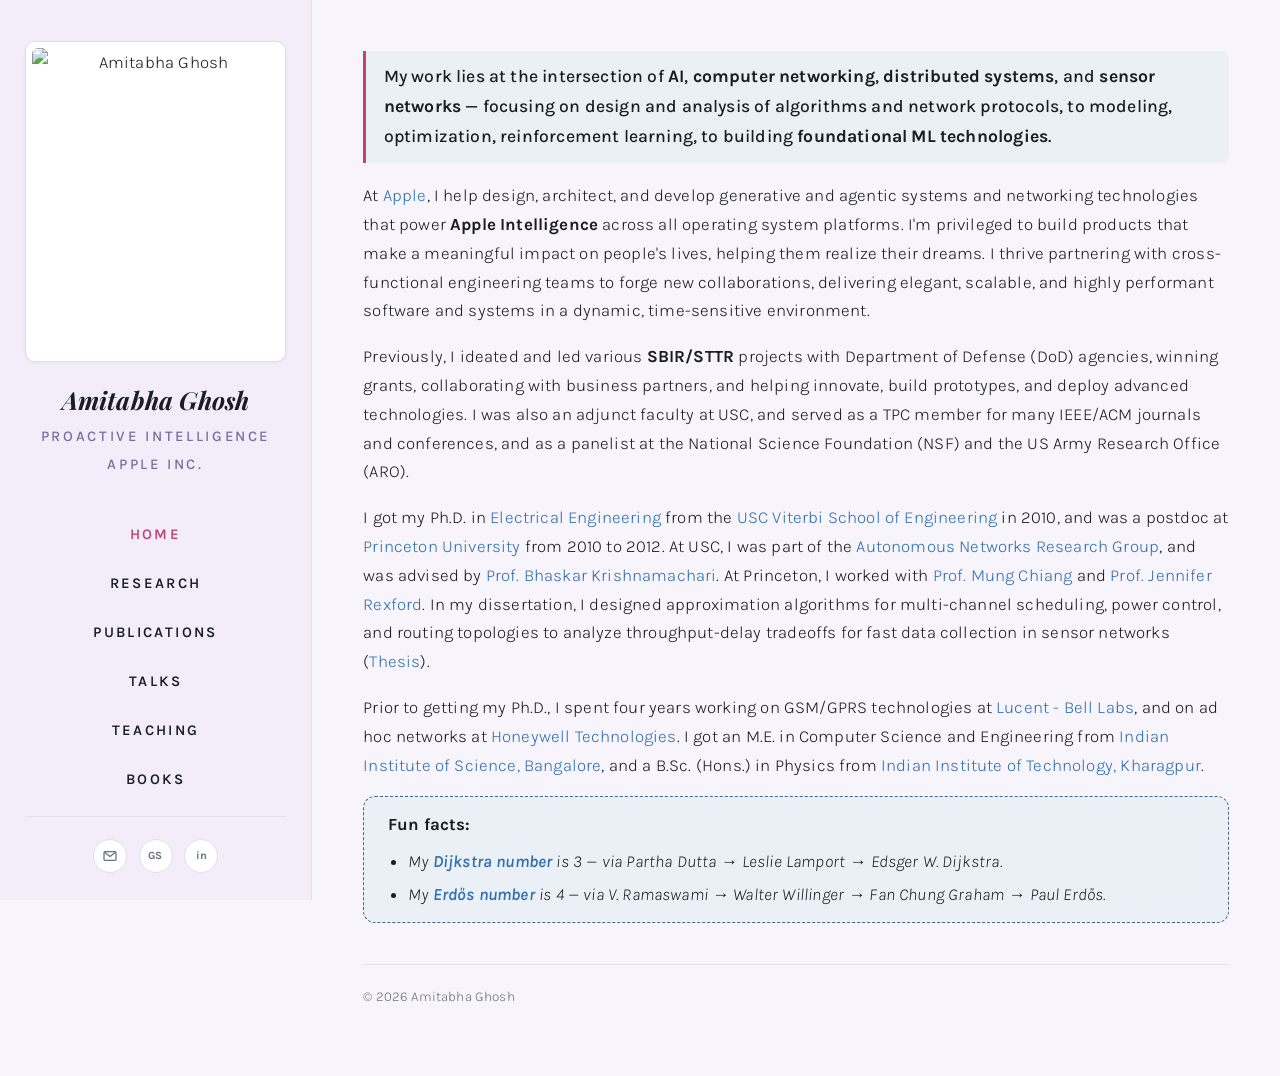
==== index.html @ ce15f65a "Move Satellite Networks card to end, swap Wi-Fi image for PDF, refine sidebar type Move IP-Routing/S" ====
<!DOCTYPE html>
<html lang="en">
<head>
<meta charset="UTF-8">
<meta name="viewport" content="width=device-width, initial-scale=1">
<title>Amitabha Ghosh — Home</title>
<link rel="preconnect" href="https://fonts.googleapis.com">
<link rel="preconnect" href="https://fonts.gstatic.com" crossorigin>
<link
href="https://fonts.googleapis.com/css2?family=Karla:wght@300;400;600;700&family=Poppins:wght@600;700;800&family=Playfair+Display:ital,wght@1,700&display=swap"
rel="stylesheet">
<link rel="stylesheet" href="agstyle.css?v=19">
</head>
<body>

<aside class="sidebar">
	<div class="sidebar-photo">
		<img src="images/capecod_profile.jpeg" alt="Amitabha Ghosh">
	</div>
	<h1>Amitabha Ghosh</h1>
	<p class="role">Proactive Intelligence<br><span class="company"><a href="https://www.apple.com" target="_blank">Apple Inc.</a></span></p>

	<ul class="sidebar-nav">
		<li><a href="index.html" class="active">Home</a></li>
		<li><a href="research.html">Research</a></li>
		<li><a href="publications.html">Publications</a></li>
		<li><a href="talks.html">Talks</a></li>
		<li><a href="teaching.html">Teaching</a></li>
		<li><a href="books.html">Books</a></li>
	</ul>

	<div class="sidebar-contact">
		<a href="mailto:amitabha.ghosh@gmail.com" title="Email" aria-label="Email"><svg viewBox="0 0 20 20" fill="none" stroke="currentColor"
		stroke-width="1.6" stroke-linecap="round" stroke-linejoin="round"><rect x="2.5" y="4.5" width="15" height="11" rx="1.5"/><path d="M3.5 5.5l6.5 5
		6.5-5"/></svg></a>
		<a href="http://scholar.google.com/citations?user=pGLn8JwAAAAJ&hl=en" target="_blank" title="Google Scholar" aria-label="Google Scholar"><span
		style="font-weight:700;font-size:11px;">GS</span></a>
		<a href="https://www.linkedin.com/in/amitabha-ghosh/" target="_blank" title="LinkedIn" aria-label="LinkedIn"><span
		style="font-weight:700;font-size:11px;">in</span></a>
	</div>
</aside>

<button type="button" class="quicknav-toggle" aria-expanded="false" aria-label="Quick navigation">
	<span class="quicknav-bars"><span></span><span></span><span></span></span>
</button>
<div class="quicknav-panel">
	<nav aria-label="Quick navigation">
		<ul>
			<li><a href="index.html" class="active">Home</a></li>
			<li><a href="research.html">Research</a></li>
			<li><a href="publications.html">Publications</a></li>
			<li><a href="talks.html">Talks</a></li>
			<li><a href="teaching.html">Teaching</a></li>
			<li><a href="books.html">Books</a></li>
		</ul>
	</nav>
</div>

<main class="main-content">
<div class="main-inner">

<div class="content reveal" id="intro">
	<p class="topic-lead">
	My work lies at the intersection of <strong>AI</strong>, <strong>computer networking</strong>, <strong>distributed systems</strong>, and
	<strong>sensor networks</strong> — focusing on design and analysis of algorithms and network protocols, to modeling, optimization, reinforcement
	learning, to building <strong>foundational ML technologies</strong>.
	</p>

	<p>
	At <a href="https://www.apple.com" target="_blank">Apple</a>, I help design, architect, and develop generative and agentic systems and networking
	technologies that power <strong>Apple Intelligence</strong> across all operating system platforms. I'm privileged to build products that
	make a meaningful impact on people's lives, helping them realize their dreams. I thrive partnering with cross-functional engineering teams to forge
	new collaborations, delivering elegant, scalable, and highly performant software and systems in a dynamic, time-sensitive environment.
	</p>
	<p>
	Previously, I ideated and led various <strong>SBIR/STTR</strong> projects with Department of Defense (DoD) agencies, winning grants, collaborating
	with business partners, and helping innovate, build prototypes, and deploy advanced technologies. I was also an adjunct faculty at USC, and served as
	a TPC member for many IEEE/ACM journals and conferences, and as a panelist at the National Science Foundation (NSF) and the US Army Research Office
	(ARO).
	</p>

	<p>
	I got my Ph.D. in <a href="http://ee.usc.edu" target="_blank">Electrical Engineering</a> from the <a href="http://www.usc.edu" target="_blank">USC
	Viterbi School of Engineering</a> in 2010, and was a postdoc at <a href="http://www.princeton.edu" target="_blank">Princeton University</a> from 2010
	to 2012. At USC, I was part of the <a href="http://anrg.usc.edu" target="_blank">Autonomous Networks Research Group</a>, and was advised by <a
	href="http://ceng.usc.edu/~bkrishna" target="_blank">Prof. Bhaskar Krishnamachari</a>. At Princeton, I worked with <a
	href="https://www.northwestern.edu/president/bio/" target="_blank">Prof. Mung Chiang</a> and <a href="http://www.cs.princeton.edu/~jrex/"
	target="_blank">Prof. Jennifer Rexford</a>. In my dissertation, I designed approximation algorithms for multi-channel scheduling, power control, and
	routing topologies to analyze throughput-delay tradeoffs for fast data collection in sensor networks (<a href="papers/thesis.pdf">Thesis</a>).
	</p>
	<p>
	Prior to getting my Ph.D., I spent four years working on GSM/GPRS technologies at <a href="https://en.wikipedia.org/wiki/Lucent" target="_blank">
	Lucent - Bell Labs</a>, and on ad hoc networks at <a href="http://www.honeywell.com" target="_blank">Honeywell Technologies</a>. I
	got an M.E. in Computer Science and Engineering from <a href="http://www.iisc.ernet.in/" target="_blank">Indian Institute of Science, Bangalore</a>,
	and a B.Sc. (Hons.) in Physics from <a href="http://www.iitkgp.ac.in/" target="_blank">Indian Institute of Technology, Kharagpur</a>.
	</p>
	<div class="fun-card">
		<p class="fun-card-label">Fun facts:</p>
		<ul class="fun-card-list">
			<li>My <a href="https://www.csauthors.net/distance/amitabha-ghosh/edsger-w-dijkstra" target="_blank">Dijkstra number</a> is 3 — via Partha Dutta
			&rarr; Leslie Lamport &rarr; Edsger W. Dijkstra.</li>
			<li>My <a href="https://www.csauthors.net/distance/vaidyanathan-ramaswami/paul-erdos" target="_blank">Erdős number</a> is 4 — via V. Ramaswami
			&rarr; Walter Willinger &rarr; Fan Chung Graham &rarr; Paul Erdős.</li>
		</ul>
	</div>
</div>

<footer class="site-footer">
	&copy; 2026 Amitabha Ghosh
</footer>

</div>
</main>

<script>
(function () {
	var els = document.querySelectorAll('.reveal');
	if ('IntersectionObserver' in window) {
		var obs = new IntersectionObserver(function (entries) {
			entries.forEach(function (entry) {
				if (entry.isIntersecting) {
					entry.target.classList.add('in-view');
					obs.unobserve(entry.target);
				}
			});
		}, { threshold: 0.1 });
		els.forEach(function (el) { obs.observe(el); });
	} else {
		els.forEach(function (el) { el.classList.add('in-view'); });
	}
})();
</script>

<script src="site.js?v=2"></script>
</body>
</html>
---- agstyle.css ----
/* ---------------------------------------------------------------
   Amitabha Ghosh — site stylesheet
   Modern & friendly: lavender-tinted, rose + steel-blue accents,
   entry-list publications, alternating research/teaching panels.
   --------------------------------------------------------------- */

:root {
  --color-bg: #f7f4fb;
  --color-bg-soft: #f2edf8;
  --color-surface: #ffffff;
  --color-text: #1a1d23;
  --color-text-muted: #6b7280;
  --color-link: #2f6fb0;
  --color-link-dark: #234f80;
  --color-border: #e3ddec;
  --color-accent-vibrant: #c2417a;
  --color-accent-blue: #3f6690;
  --color-accent-blue-soft: #eaf0f5;
  --font-heading: "Poppins", -apple-system, BlinkMacSystemFont, "Segoe UI",
    sans-serif;
  --font-serif: "Playfair Display", Georgia, "Times New Roman", serif;
  --font-body: "Karla", -apple-system, BlinkMacSystemFont, "Segoe UI",
    Roboto, Helvetica, Arial, sans-serif;
  --sidebar-width: 312px;
  --content-width: 1100px;
  --radius: 12px;
  --transition-fast: 0.18s ease;
  --transition-med: 0.32s ease;
}

@media (prefers-reduced-motion: reduce) {
  *, *::before, *::after {
    animation-duration: 0.001ms !important;
    animation-iteration-count: 1 !important;
    transition-duration: 0.001ms !important;
  }
}

* {
  box-sizing: border-box;
}

html {
  overflow-x: hidden;
}

body {
  margin: 0;
  overflow-x: hidden;
  font-family: var(--font-body);
  font-weight: 300;
  font-size: 1.06rem;
  letter-spacing: 0.01em;
  color: var(--color-text);
  background-color: var(--color-bg);
  line-height: 1.7;
}

a {
  color: var(--color-link);
  text-decoration: none;
}

a:hover {
  color: var(--color-accent-vibrant);
  text-decoration: underline;
}

h1, h2, h3, h4 {
  font-family: var(--font-heading);
  color: var(--color-text);
  line-height: 1.25;
}

h1 {
  font-size: 1.35rem;
  font-weight: 700;
  margin: 0;
}

h2 {
  font-size: 1.7rem;
  font-weight: 700;
  margin: 0 0 0.6em;
}

h3 {
  font-size: 1.15rem;
  font-weight: 600;
}

h4 {
  font-family: var(--font-body);
  font-size: 1rem;
  font-weight: 400;
  margin: 0.4em 0;
}

ul, ol {
  padding-left: 1.4em;
}

li {
  margin: 0.45em 0;
}

img {
  max-width: 100%;
  height: auto;
}

/* ---------------------------------------------------------------
   Sidebar
   --------------------------------------------------------------- */

.sidebar {
  position: fixed;
  top: 0;
  left: 0;
  bottom: 0;
  width: var(--sidebar-width);
  background: var(--color-bg-soft);
  border-right: 1px solid var(--color-border);
  display: flex;
  flex-direction: column;
  align-items: center;
  text-align: center;
  padding: 2.4em 1.5em 1.6em;
  overflow-y: auto;
  z-index: 50;
}

.sidebar-photo {
  width: 100%;
  padding: 6px;
  margin: 0 0 1.3em;
  background: var(--color-surface);
  border: 1px solid var(--color-border);
  border-radius: 10px;
  box-shadow: 0 1px 3px rgba(26, 29, 35, 0.06);
}

.sidebar-photo img {
  display: block;
  width: 100%;
  aspect-ratio: 4 / 5;
  object-fit: cover;
  object-position: 55% 15%;
  border-radius: 6px;
}

.sidebar h1 {
  margin: 0 0 0.3em;
  font-family: var(--font-serif);
  font-style: italic;
  font-weight: 700;
  font-size: 1.55rem;
}

.sidebar .role {
  font-size: 0.92rem;
  letter-spacing: 0.18em;
  text-transform: uppercase;
  color: #7a6a9c;
  font-weight: 500;
  margin: 0 0 2em;
  line-height: 1.9;
}

.sidebar .role .company {
  color: #7a6a9c;
  font-weight: 500;
}

.sidebar .role .company a {
  color: inherit;
  text-decoration: none;
}

.sidebar .role .company a:hover {
  color: var(--color-accent-vibrant);
  text-decoration: underline;
}

.sidebar-nav {
  list-style: none;
  margin: 0;
  padding: 0;
  width: 100%;
  flex: 1;
}

.sidebar-nav li {
  margin: 0.2em 0;
}

.sidebar-nav a {
  display: block;
  width: 100%;
  padding: 0.7em 0.5em;
  border-radius: 8px;
  color: var(--color-text);
  text-decoration: none;
  font-size: 0.92rem;
  font-weight: 600;
  text-transform: uppercase;
  letter-spacing: 0.16em;
  transition: background var(--transition-fast), color var(--transition-fast);
}

.sidebar-nav a:hover {
  background: var(--color-accent-blue-soft);
  color: var(--color-accent-blue);
  text-decoration: none;
}

.sidebar-nav a.active {
  color: var(--color-accent-vibrant);
  font-weight: 600;
}

.sidebar-contact {
  margin-top: auto;
  padding-top: 1.3em;
  border-top: 1px solid var(--color-border);
  display: flex;
  justify-content: center;
  width: 100%;
  gap: 0.7em;
}

.sidebar-contact a {
  display: flex;
  align-items: center;
  justify-content: center;
  width: 34px;
  height: 34px;
  border-radius: 50%;
  background: var(--color-surface);
  border: 1px solid var(--color-border);
  color: var(--color-text-muted);
  transition: color var(--transition-fast), border-color var(--transition-fast);
}

.sidebar-contact a svg {
  width: 16px;
  height: 16px;
  stroke: currentColor;
}

.sidebar-contact a:hover {
  color: var(--color-accent-vibrant);
  border-color: var(--color-accent-vibrant);
  text-decoration: none;
}

/* ---------------------------------------------------------------
   Mobile: stacked top nav + floating quick-nav
   --------------------------------------------------------------- */

.quicknav-toggle {
  display: none;
}

.quicknav-panel {
  display: none;
}

@media (max-width: 900px) {
  .sidebar {
    position: static;
    width: 100%;
    height: auto;
    border-right: none;
    border-bottom: 1px solid var(--color-border);
    padding: 2em 6vw 1.8em;
  }

  .sidebar-photo {
    max-width: 220px;
  }

  .main-content {
    margin-left: 0 !important;
    padding: 1.8em 6vw 3em;
  }

  .entry-category h2,
  .content h2 {
    font-size: 1.5rem;
  }

  .topic-lead {
    font-size: 1rem;
  }

  .quicknav-toggle {
    display: flex;
    align-items: center;
    justify-content: center;
    position: fixed;
    bottom: 22px;
    right: 22px;
    width: 52px;
    height: 52px;
    border: none;
    border-radius: 50%;
    background: var(--color-accent-vibrant);
    box-shadow: 0 8px 20px rgba(26, 29, 35, 0.28);
    z-index: 70;
    opacity: 0;
    visibility: hidden;
    pointer-events: none;
    transform: translateY(12px);
    transition: opacity var(--transition-fast), transform var(--transition-fast),
      visibility var(--transition-fast);
    cursor: pointer;
  }

  .quicknav-toggle.is-visible {
    opacity: 1;
    visibility: visible;
    pointer-events: auto;
    transform: translateY(0);
  }

  .quicknav-bars {
    position: relative;
    display: inline-block;
    width: 20px;
    height: 14px;
  }

  .quicknav-bars span {
    position: absolute;
    left: 0;
    width: 100%;
    height: 2px;
    background: #fff;
    transition: transform var(--transition-fast), opacity var(--transition-fast);
  }

  .quicknav-bars span:nth-child(1) { top: 0; }
  .quicknav-bars span:nth-child(2) { top: 6px; }
  .quicknav-bars span:nth-child(3) { top: 12px; }

  .quicknav-toggle.is-open .quicknav-bars span:nth-child(1) {
    transform: translateY(6px) rotate(45deg);
  }

  .quicknav-toggle.is-open .quicknav-bars span:nth-child(2) {
    opacity: 0;
  }

  .quicknav-toggle.is-open .quicknav-bars span:nth-child(3) {
    transform: translateY(-6px) rotate(-45deg);
  }

  .quicknav-panel {
    display: block;
    position: fixed;
    bottom: 84px;
    right: 22px;
    width: 220px;
    max-height: calc(100vh - 110px);
    overflow-y: auto;
    background: var(--color-surface);
    border: 1px solid var(--color-border);
    border-radius: 12px;
    box-shadow: 0 12px 32px rgba(26, 29, 35, 0.22);
    z-index: 69;
    padding: 0.7em;
    opacity: 0;
    visibility: hidden;
    pointer-events: none;
    transform: translateY(8px);
    transition: opacity var(--transition-fast), transform var(--transition-fast),
      visibility var(--transition-fast);
  }

  .quicknav-panel.is-open {
    opacity: 1;
    visibility: visible;
    pointer-events: auto;
    transform: translateY(0);
  }

  .quicknav-panel ul {
    list-style: none;
    margin: 0;
    padding: 0;
  }

  .quicknav-panel li {
    margin: 0 0 0.25em;
  }

  .quicknav-panel a {
    display: block;
    padding: 0.55em 0.7em;
    border-radius: 8px;
    font-size: 0.78rem;
    font-weight: 700;
    text-transform: uppercase;
    letter-spacing: 0.08em;
    color: var(--color-text);
    text-decoration: none;
  }

  .quicknav-panel a:hover {
    background: var(--color-accent-blue-soft);
    color: var(--color-accent-blue);
    text-decoration: none;
  }

  .quicknav-panel a.active {
    color: var(--color-accent-vibrant);
  }
}

/* ---------------------------------------------------------------
   Main content
   --------------------------------------------------------------- */

.main-content {
  margin-left: var(--sidebar-width);
  min-height: 100vh;
  padding: 3em 4vw 4em;
}

.main-inner {
  max-width: var(--content-width);
  margin: 0 auto;
}

footer.site-footer {
  margin-top: 3em;
  padding-top: 1.5em;
  border-top: 1px solid var(--color-border);
  color: var(--color-text-muted);
  font-size: 0.85rem;
}

footer.site-footer a {
  color: var(--color-text-muted);
}

/* ---------------------------------------------------------------
   Scroll reveal
   --------------------------------------------------------------- */

.reveal {
  opacity: 0;
  transform: translateY(18px);
  transition: opacity 0.6s ease, transform 0.6s ease;
}

.reveal.in-view {
  opacity: 1;
  transform: translateY(0);
}

/* ---------------------------------------------------------------
   Tag chips (Home specialities)
   --------------------------------------------------------------- */

/* ---------------------------------------------------------------
   Pill buttons
   --------------------------------------------------------------- */

.pill-btn {
  position: relative;
  display: inline-flex;
  align-items: center;
  gap: 0.4em;
  padding: 0.45em 1.15em;
  border: 1.5px solid var(--color-border);
  border-radius: 999px;
  background: var(--color-accent-blue-soft);
  color: var(--color-link-dark);
  font-family: var(--font-body);
  font-size: 0.85rem;
  font-weight: 600;
  text-decoration: none;
  transition: background var(--transition-fast), border-color var(--transition-fast),
    color var(--transition-fast), transform var(--transition-fast);
}

.pill-btn:hover {
  background: var(--color-surface);
  border-color: var(--color-accent-blue);
  color: var(--color-accent-blue);
  text-decoration: none;
  transform: translateY(-1px);
}

.pill-btn[data-tooltip]::after {
  content: attr(data-tooltip);
  position: absolute;
  left: 50%;
  bottom: calc(100% + 10px);
  transform: translate(-50%, 6px);
  width: max-content;
  max-width: min(260px, 80vw);
  text-align: left;
  white-space: normal;
  background: var(--color-text);
  color: #fff;
  font-family: var(--font-body);
  font-size: 0.78rem;
  font-weight: 500;
  line-height: 1.45;
  padding: 0.65em 0.85em;
  border-radius: 8px;
  box-shadow: 0 8px 20px rgba(26, 29, 35, 0.25);
  opacity: 0;
  visibility: hidden;
  pointer-events: none;
  transition: opacity var(--transition-fast), transform var(--transition-fast);
  z-index: 40;
}

.pill-btn[data-tooltip]:hover::after,
.pill-btn[data-tooltip]:focus-visible::after {
  opacity: 1;
  visibility: visible;
  transform: translate(-50%, 0);
}

.outline-btn {
  display: block;
  width: 100%;
  text-align: center;
  padding: 0.75em 1.4em;
  border: 1.5px solid var(--color-border);
  border-radius: 10px;
  background: var(--color-surface);
  color: var(--color-text);
  font-family: var(--font-body);
  font-size: 0.92rem;
  font-weight: 600;
  text-decoration: none;
  transition: border-color var(--transition-fast), color var(--transition-fast);
}

.outline-btn:hover {
  border-color: var(--color-accent-blue);
  color: var(--color-accent-blue);
  text-decoration: none;
}

/* ---------------------------------------------------------------
   Entry list (Publications, Talks)
   --------------------------------------------------------------- */

.entry-category {
  margin: 2.6em 0;
}

.entry-category h2 {
  font-family: var(--font-serif);
  font-style: italic;
  font-weight: 700;
  font-size: 1.9rem;
  padding-bottom: 0.5em;
  border-bottom: 1px solid var(--color-border);
  margin-bottom: 1.4em;
}

.entry {
  background: var(--color-surface);
  border: 1px solid var(--color-border);
  border-radius: var(--radius);
  padding: 1.3em 1.5em;
  margin-bottom: 1em;
  box-shadow: 0 1px 3px rgba(26, 29, 35, 0.04);
  transition: box-shadow var(--transition-fast), transform var(--transition-fast);
}

.entry:hover {
  box-shadow: 0 4px 14px rgba(26, 29, 35, 0.08);
  transform: translateY(-1px);
}

.entry:last-child {
  margin-bottom: 0;
}

.entry-title {
  display: block;
  font-family: var(--font-body);
  font-size: 1.15rem;
  font-weight: 400;
  color: var(--color-text);
  text-decoration: none;
  margin-bottom: 0.4em;
}

.entry-title:hover {
  color: var(--color-accent-vibrant);
}

.entry-authors {
  margin: 0 0 0.3em;
  font-size: 0.92rem;
  color: var(--color-text-muted);
}

.entry-venue {
  margin: 0 0 0.9em;
  font-size: 0.85rem;
  color: var(--color-accent-vibrant);
  font-weight: 500;
}

.entry-venue a {
  color: inherit;
  text-decoration: underline;
}

.entry-actions {
  display: flex;
  flex-wrap: wrap;
  gap: 0.6em;
}

/* ---------------------------------------------------------------
   Topic panels (Research, Teaching)
   --------------------------------------------------------------- */

.topic-panel {
  display: flex;
  flex-direction: column;
  gap: 1.4em;
  margin: 1.8em 0;
  background: var(--color-surface);
  border: 1px solid var(--color-border);
  border-radius: var(--radius);
  padding: 1.8em 2em;
  box-shadow: 0 1px 3px rgba(26, 29, 35, 0.04);
}

.topic-media {
  width: 100%;
  display: flex;
  flex-direction: column;
  gap: 1.2em;
}

.topic-media img {
  width: 100%;
  display: block;
  border-radius: var(--radius);
  box-sizing: border-box;
}

.topic-pdf {
  width: 100%;
  aspect-ratio: 1432.609 / 600;
  display: block;
  border: none;
  margin: 1em 0;
}

.topic-pdf-wrap {
  position: relative;
}

.topic-pdf-expand {
  display: none;
}

.topic-text {
  width: 100%;
  min-width: 0;
}

.topic-text h2 {
  display: inline-block;
  position: relative;
  font-family: var(--font-body);
  font-weight: 400;
  font-size: 2.1rem;
}

.topic-text h2::after {
  content: "";
  display: block;
  height: 3px;
  width: 0;
  margin-top: 0.3em;
  border-radius: 2px;
  background: linear-gradient(90deg, var(--color-accent-vibrant), var(--color-accent-blue));
  transition: width 0.9s ease 0.15s;
}

.reveal.in-view .topic-text h2::after {
  width: 76px;
}

.topic-lead {
  font-size: 1.1rem;
  font-weight: 500;
  color: var(--color-text);
  margin: 0 0 1em;
  padding: 0.65em 1em;
  border-left: 3px solid var(--color-accent-vibrant);
  background: var(--color-accent-blue-soft);
  border-radius: 0 8px 8px 0;
}

.fun-card {
  background: var(--color-accent-blue-soft);
  border: 1px dashed var(--color-accent-blue);
  border-radius: var(--radius);
  padding: 0.75em 1.4em;
  margin: 0 0 1.2em;
}

.fun-card p {
  margin: 0 0 0.5em;
}

.fun-card p:last-child {
  margin-bottom: 0;
}

.fun-card a {
  font-weight: 600;
}

.fun-card-label {
  margin: 0 0 0.3em;
  font-weight: 700;
}

.fun-card-list {
  margin: 0;
  padding-left: 1.2em;
}

.fun-card-list li {
  margin: 0 0 0.25em;
  font-style: italic;
}

.fun-card-list li:last-child {
  margin-bottom: 0;
}

.topic-text p strong {
  color: var(--color-accent-vibrant);
  font-weight: 600;
}

.topic-text p em {
  color: var(--color-accent-vibrant);
  font-style: italic;
  font-weight: 500;
}

.topic-text p {
  margin: 0 0 0.9em;
}

.topic-links {
  display: flex;
  flex-wrap: wrap;
  align-items: center;
  gap: 0.6em;
  margin: 0.4em 0 0;
}

.topic-links .pill-btn {
  background: var(--color-bg);
}

.topic-links-label {
  flex: 0 0 100%;
  display: flex;
  align-items: center;
  gap: 0.4em;
  font-size: 0.75rem;
  font-weight: 700;
  letter-spacing: 0.08em;
  text-transform: uppercase;
  color: var(--color-text-muted);
  margin-bottom: 0.2em;
}

.topic-links-label::before {
  content: "";
  width: 14px;
  height: 14px;
  flex-shrink: 0;
  background-color: var(--color-accent-vibrant);
  mask: url("data:image/svg+xml,%3Csvg xmlns='http://www.w3.org/2000/svg' viewBox='0 0 20 20' fill='none' stroke='black' stroke-width='1.8' stroke-linecap='round' stroke-linejoin='round'%3E%3Cpath d='M8 12l4-4M9 5l1-1a3 3 0 0 1 4 4l-1 1M11 15l-1 1a3 3 0 0 1-4-4l1-1'/%3E%3C/svg%3E") center / contain no-repeat;
}

@media (max-width: 720px) {
  .topic-panel {
    padding: 1.2em 1.3em;
  }

  .topic-pdf {
    pointer-events: none;
  }

  .topic-pdf-expand {
    display: flex;
    align-items: flex-end;
    justify-content: center;
    position: absolute;
    inset: 1em 0;
    padding-bottom: 0.7em;
    background: linear-gradient(rgba(0, 0, 0, 0) 60%, rgba(26, 29, 35, 0.45));
    border-radius: var(--radius);
    color: #ffffff;
    font-size: 0.85rem;
    font-weight: 600;
    text-decoration: none;
  }
}

/* ---------------------------------------------------------------
   Dot divider
   --------------------------------------------------------------- */

.dot-divider {
  display: flex;
  align-items: center;
  gap: 0.6em;
  margin: 0;
}

.dot-divider::before, .dot-divider::after {
  content: "";
  flex: 1;
  height: 1px;
  background: repeating-linear-gradient(
    to right,
    var(--color-border) 0,
    var(--color-border) 6px,
    transparent 6px,
    transparent 12px
  );
}

.dot-divider .dot {
  width: 9px;
  height: 9px;
  border-radius: 50%;
  flex-shrink: 0;
}

.dot-divider .dot.orange {
  background: var(--color-accent-vibrant);
}

.dot-divider .dot.blue {
  background: var(--color-accent-blue);
}

/* ---------------------------------------------------------------
   Content sections (Books, Home)
   --------------------------------------------------------------- */

.content {
  margin-bottom: 0.5em;
}

.content h2 {
  font-family: var(--font-serif);
  font-style: italic;
  font-weight: 700;
  font-size: 1.9rem;
  padding-bottom: 0.5em;
  border-bottom: 1px solid var(--color-border);
  margin-top: 2em;
}

.content h2:first-child {
  margin-top: 0;
}
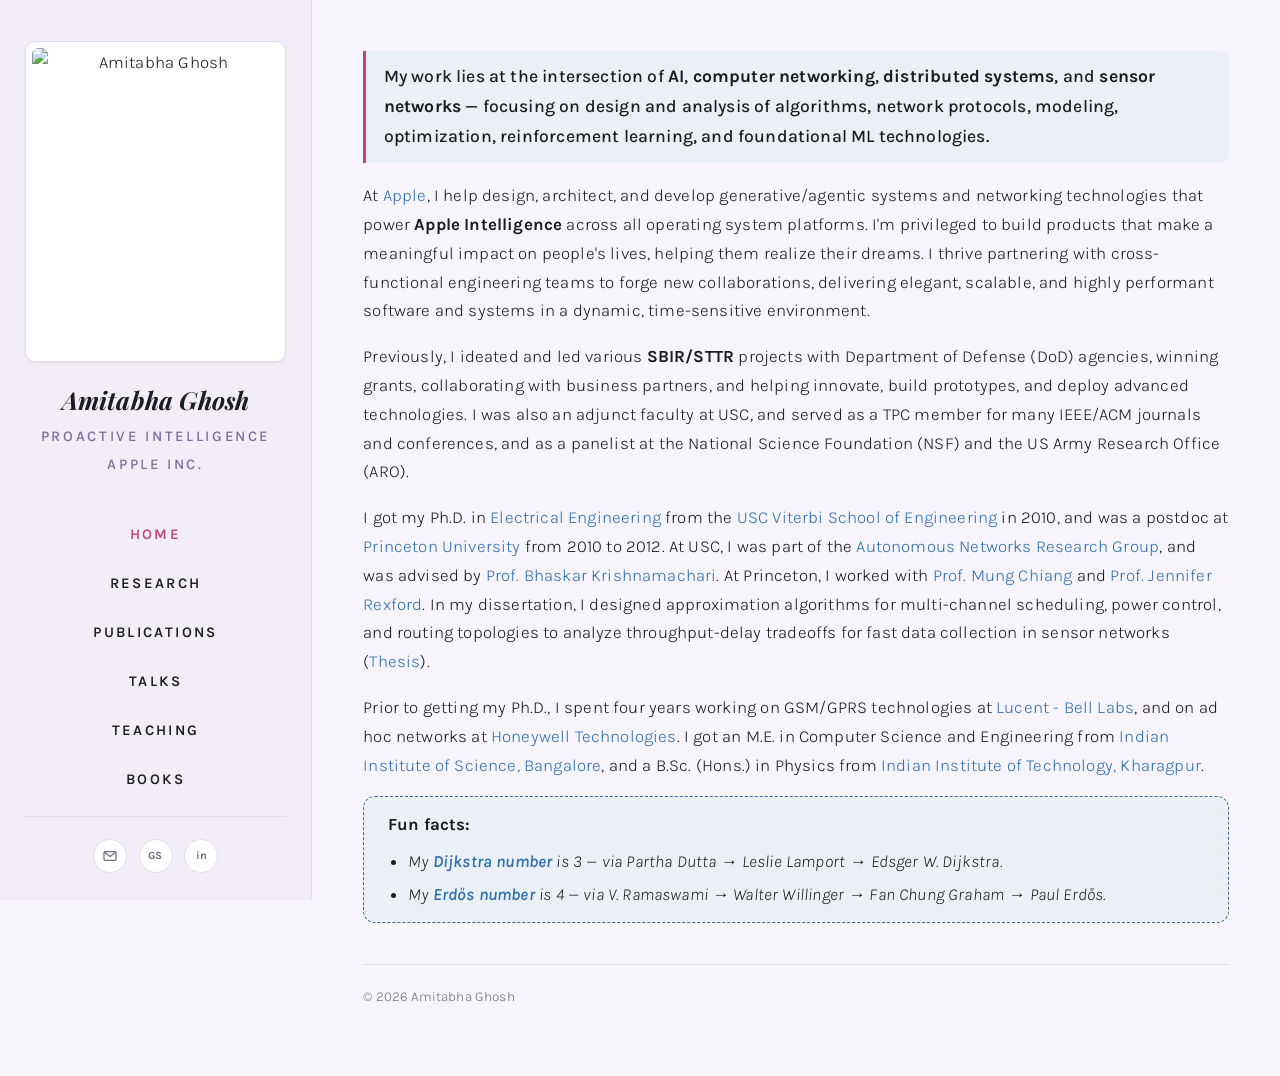
==== commit cbfb630e: "Add collapsible research topic cards, Research Themes summary, and misc fixes Add a toggle button to" ====
--- a/index.html
+++ b/index.html
@@ -9,7 +9,7 @@
 <link
 href="https://fonts.googleapis.com/css2?family=Karla:wght@300;400;600;700&family=Poppins:wght@600;700;800&family=Playfair+Display:ital,wght@1,700&display=swap"
 rel="stylesheet">
-<link rel="stylesheet" href="agstyle.css?v=19">
+<link rel="stylesheet" href="agstyle.css?v=21">
 </head>
 <body>
 
@@ -62,12 +62,12 @@
 <div class="content reveal" id="intro">
 	<p class="topic-lead">
 	My work lies at the intersection of <strong>AI</strong>, <strong>computer networking</strong>, <strong>distributed systems</strong>, and
-	<strong>sensor networks</strong> — focusing on design and analysis of algorithms and network protocols, to modeling, optimization, reinforcement
-	learning, to building <strong>foundational ML technologies</strong>.
+	<strong>sensor networks</strong> — focusing on design and analysis of algorithms, network protocols, modeling, optimization, reinforcement
+	learning, and foundational ML technologies.
 	</p>
 
 	<p>
-	At <a href="https://www.apple.com" target="_blank">Apple</a>, I help design, architect, and develop generative and agentic systems and networking
+	At <a href="https://www.apple.com" target="_blank">Apple</a>, I help design, architect, and develop generative/agentic systems and networking
 	technologies that power <strong>Apple Intelligence</strong> across all operating system platforms. I'm privileged to build products that
 	make a meaningful impact on people's lives, helping them realize their dreams. I thrive partnering with cross-functional engineering teams to forge
 	new collaborations, delivering elegant, scalable, and highly performant software and systems in a dynamic, time-sensitive environment.
@@ -131,6 +131,6 @@
 })();
 </script>
 
-<script src="site.js?v=2"></script>
+<script src="site.js?v=3"></script>
 </body>
 </html>
--- a/agstyle.css
+++ b/agstyle.css
@@ -629,6 +629,7 @@
    --------------------------------------------------------------- */
 
 .topic-panel {
+  position: relative;
   display: flex;
   flex-direction: column;
   gap: 1.4em;
@@ -638,6 +639,54 @@
   border-radius: var(--radius);
   padding: 1.8em 2em;
   box-shadow: 0 1px 3px rgba(26, 29, 35, 0.04);
+}
+
+.topic-collapse-toggle {
+  position: absolute;
+  top: 1.4em;
+  right: 1.6em;
+  z-index: 2;
+  width: 30px;
+  height: 30px;
+  display: flex;
+  align-items: center;
+  justify-content: center;
+  border: 1px solid var(--color-border);
+  border-radius: 50%;
+  background: var(--color-surface);
+  color: var(--color-text-muted);
+  cursor: pointer;
+  transition: background var(--transition-fast), color var(--transition-fast), border-color var(--transition-fast);
+}
+
+.topic-collapse-toggle:hover {
+  background: var(--color-accent-blue-soft);
+  border-color: var(--color-accent-blue);
+  color: var(--color-accent-blue);
+}
+
+.topic-collapse-toggle svg {
+  width: 14px;
+  height: 14px;
+  transform: rotate(180deg);
+  transition: transform var(--transition-fast);
+}
+
+.topic-panel.is-collapsed .topic-collapse-toggle svg {
+  transform: rotate(0deg);
+}
+
+.topic-panel .topic-text > h2 {
+  padding-right: 2.6em;
+}
+
+.topic-panel.is-collapsed .topic-media,
+.topic-panel.is-collapsed .topic-text > *:not(h2) {
+  display: none;
+}
+
+.topic-panel.is-collapsed .topic-text > h2 {
+  margin: 0;
 }
 
 .topic-media {
@@ -883,3 +932,20 @@
   margin-top: 0;
 }
 
+.theme-summary-list {
+  margin: 1em 0 0;
+  padding-left: 1.3em;
+}
+
+.theme-summary-list li {
+  margin: 0 0 0.55em;
+}
+
+.theme-summary-list li:last-child {
+  margin-bottom: 0;
+}
+
+.theme-summary-list strong {
+  color: var(--color-link-dark);
+}
+
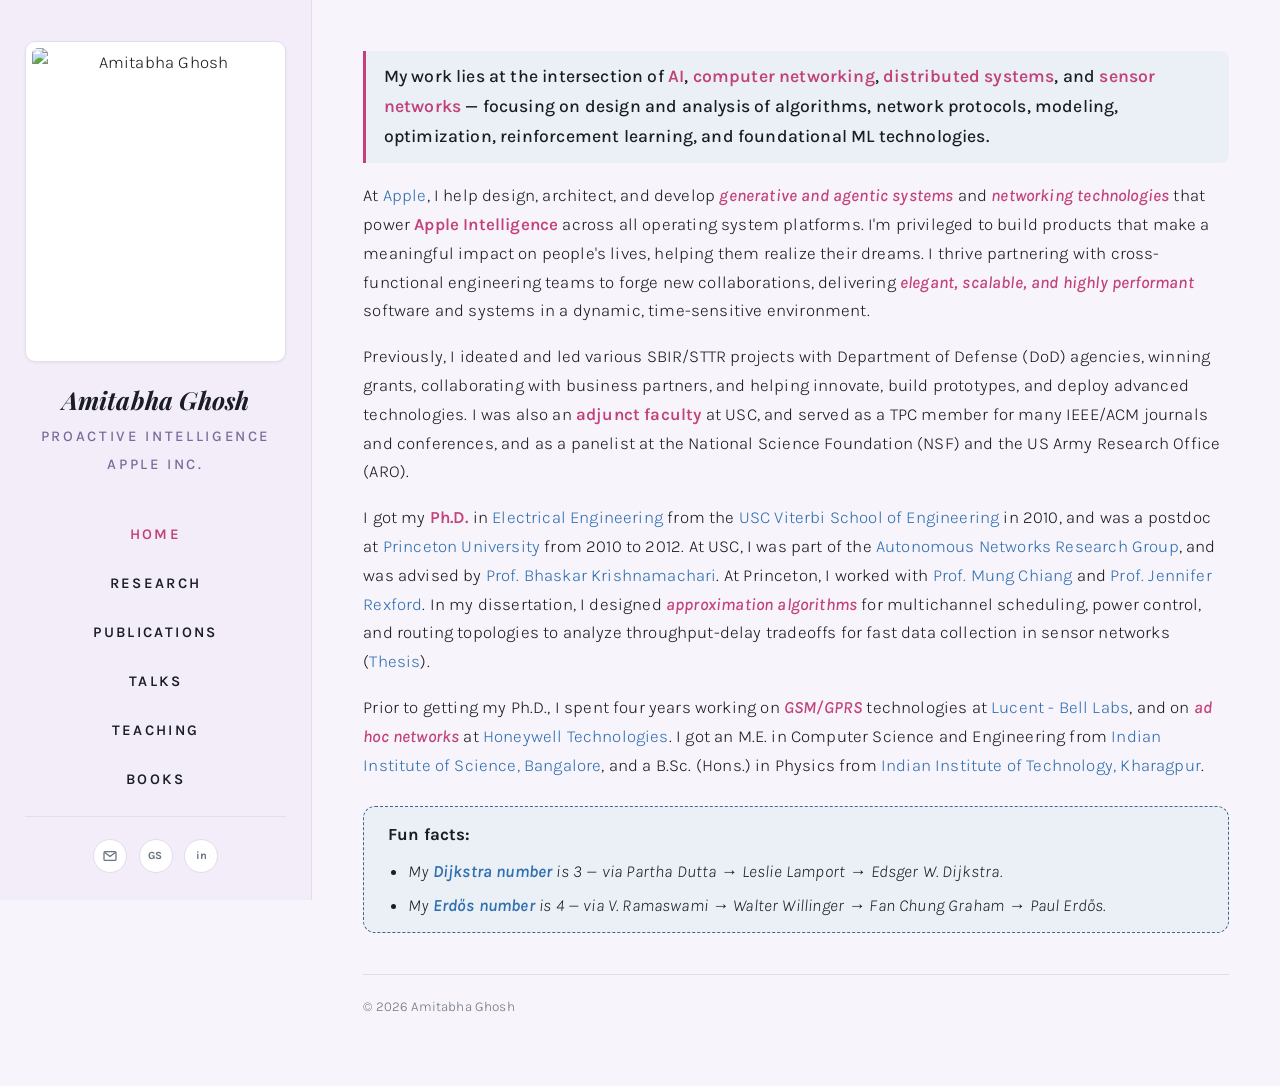
==== commit 7ead857d: "Fix mobile scroll-restoration bug, swap remaining research images for PDFs Disable automatic scroll " ====
--- a/index.html
+++ b/index.html
@@ -2,6 +2,7 @@
 <html lang="en">
 <head>
 <meta charset="UTF-8">
+<script>if ('scrollRestoration' in history) { history.scrollRestoration = 'manual'; }</script>
 <meta name="viewport" content="width=device-width, initial-scale=1">
 <title>Amitabha Ghosh — Home</title>
 <link rel="preconnect" href="https://fonts.googleapis.com">
@@ -9,7 +10,7 @@
 <link
 href="https://fonts.googleapis.com/css2?family=Karla:wght@300;400;600;700&family=Poppins:wght@600;700;800&family=Playfair+Display:ital,wght@1,700&display=swap"
 rel="stylesheet">
-<link rel="stylesheet" href="agstyle.css?v=21">
+<link rel="stylesheet" href="agstyle.css?v=22">
 </head>
 <body>
 
@@ -67,30 +68,30 @@
 	</p>
 
 	<p>
-	At <a href="https://www.apple.com" target="_blank">Apple</a>, I help design, architect, and develop generative/agentic systems and networking
-	technologies that power <strong>Apple Intelligence</strong> across all operating system platforms. I'm privileged to build products that
+	At <a href="https://www.apple.com" target="_blank">Apple</a>, I help design, architect, and develop <em>generative and agentic systems</em> and <em>networking
+	technologies</em> that power <strong>Apple Intelligence</strong> across all operating system platforms. I'm privileged to build products that
 	make a meaningful impact on people's lives, helping them realize their dreams. I thrive partnering with cross-functional engineering teams to forge
-	new collaborations, delivering elegant, scalable, and highly performant software and systems in a dynamic, time-sensitive environment.
+	new collaborations, delivering <em>elegant, scalable, and highly performant</em> software and systems in a dynamic, time-sensitive environment.
 	</p>
 	<p>
-	Previously, I ideated and led various <strong>SBIR/STTR</strong> projects with Department of Defense (DoD) agencies, winning grants, collaborating
-	with business partners, and helping innovate, build prototypes, and deploy advanced technologies. I was also an adjunct faculty at USC, and served as
+	Previously, I ideated and led various SBIR/STTR projects with Department of Defense (DoD) agencies, winning grants, collaborating
+	with business partners, and helping innovate, build prototypes, and deploy advanced technologies. I was also an <strong>adjunct faculty</strong> at USC, and served as
 	a TPC member for many IEEE/ACM journals and conferences, and as a panelist at the National Science Foundation (NSF) and the US Army Research Office
 	(ARO).
 	</p>
 
 	<p>
-	I got my Ph.D. in <a href="http://ee.usc.edu" target="_blank">Electrical Engineering</a> from the <a href="http://www.usc.edu" target="_blank">USC
+	I got my <strong>Ph.D.</strong> in <a href="http://ee.usc.edu" target="_blank">Electrical Engineering</a> from the <a href="http://www.usc.edu" target="_blank">USC
 	Viterbi School of Engineering</a> in 2010, and was a postdoc at <a href="http://www.princeton.edu" target="_blank">Princeton University</a> from 2010
 	to 2012. At USC, I was part of the <a href="http://anrg.usc.edu" target="_blank">Autonomous Networks Research Group</a>, and was advised by <a
 	href="http://ceng.usc.edu/~bkrishna" target="_blank">Prof. Bhaskar Krishnamachari</a>. At Princeton, I worked with <a
 	href="https://www.northwestern.edu/president/bio/" target="_blank">Prof. Mung Chiang</a> and <a href="http://www.cs.princeton.edu/~jrex/"
-	target="_blank">Prof. Jennifer Rexford</a>. In my dissertation, I designed approximation algorithms for multi-channel scheduling, power control, and
-	routing topologies to analyze throughput-delay tradeoffs for fast data collection in sensor networks (<a href="papers/thesis.pdf">Thesis</a>).
+	target="_blank">Prof. Jennifer Rexford</a>. In my dissertation, I designed <em>approximation algorithms</em> for multichannel scheduling, power control, and
+	routing topologies to analyze throughput-delay tradeoffs for fast data collection in sensor networks (<a href="papers/PhDThesis-Dec-2010.pdf">Thesis</a>).
 	</p>
 	<p>
-	Prior to getting my Ph.D., I spent four years working on GSM/GPRS technologies at <a href="https://en.wikipedia.org/wiki/Lucent" target="_blank">
-	Lucent - Bell Labs</a>, and on ad hoc networks at <a href="http://www.honeywell.com" target="_blank">Honeywell Technologies</a>. I
+	Prior to getting my Ph.D., I spent four years working on <em>GSM/GPRS</em> technologies at <a href="https://en.wikipedia.org/wiki/Lucent" target="_blank">
+	Lucent - Bell Labs</a>, and on <em>ad hoc networks</em> at <a href="http://www.honeywell.com" target="_blank">Honeywell Technologies</a>. I
 	got an M.E. in Computer Science and Engineering from <a href="http://www.iisc.ernet.in/" target="_blank">Indian Institute of Science, Bangalore</a>,
 	and a B.Sc. (Hons.) in Physics from <a href="http://www.iitkgp.ac.in/" target="_blank">Indian Institute of Technology, Kharagpur</a>.
 	</p>
--- a/agstyle.css
+++ b/agstyle.css
@@ -763,7 +763,7 @@
   border: 1px dashed var(--color-accent-blue);
   border-radius: var(--radius);
   padding: 0.75em 1.4em;
-  margin: 0 0 1.2em;
+  margin: 1.6em 0 1.2em;
 }
 
 .fun-card p {
@@ -797,12 +797,14 @@
   margin-bottom: 0;
 }
 
-.topic-text p strong {
+.topic-text p strong,
+#intro p strong {
   color: var(--color-accent-vibrant);
   font-weight: 600;
 }
 
-.topic-text p em {
+.topic-text p em,
+#intro p em {
   color: var(--color-accent-vibrant);
   font-style: italic;
   font-weight: 500;
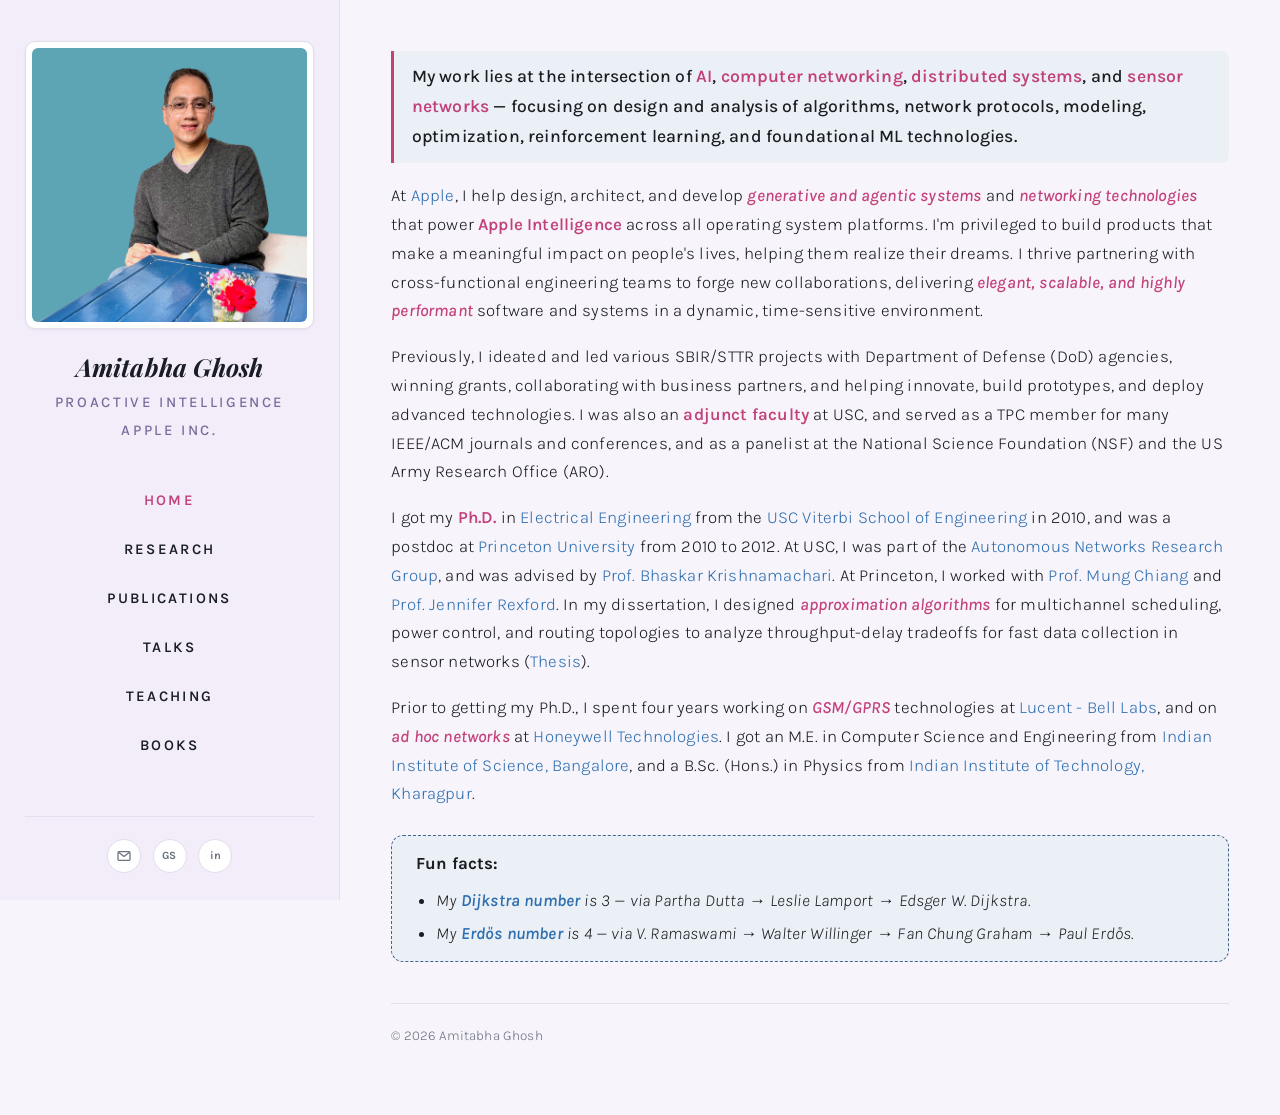
==== commit 0edc337e: "Switch sidebar photo to square crop with new teal cutout image Replace capecod_profile.jpeg with a b" ====
--- a/index.html
+++ b/index.html
@@ -10,24 +10,24 @@
 <link
 href="https://fonts.googleapis.com/css2?family=Karla:wght@300;400;600;700&family=Poppins:wght@600;700;800&family=Playfair+Display:ital,wght@1,700&display=swap"
 rel="stylesheet">
-<link rel="stylesheet" href="agstyle.css?v=22">
+<link rel="stylesheet" href="agstyle.css?v=24">
 </head>
 <body>
 
 <aside class="sidebar">
 	<div class="sidebar-photo">
-		<img src="images/capecod_profile.jpeg" alt="Amitabha Ghosh">
+		<img src="images/capecod_profile.png" alt="Amitabha Ghosh">
 	</div>
 	<h1>Amitabha Ghosh</h1>
 	<p class="role">Proactive Intelligence<br><span class="company"><a href="https://www.apple.com" target="_blank">Apple Inc.</a></span></p>
 
 	<ul class="sidebar-nav">
-		<li><a href="index.html" class="active">Home</a></li>
-		<li><a href="research.html">Research</a></li>
-		<li><a href="publications.html">Publications</a></li>
-		<li><a href="talks.html">Talks</a></li>
-		<li><a href="teaching.html">Teaching</a></li>
-		<li><a href="books.html">Books</a></li>
+		<li><a href="index.html#main" class="active">Home</a></li>
+		<li><a href="research.html#main">Research</a></li>
+		<li><a href="publications.html#main">Publications</a></li>
+		<li><a href="talks.html#main">Talks</a></li>
+		<li><a href="teaching.html#main">Teaching</a></li>
+		<li><a href="books.html#main">Books</a></li>
 	</ul>
 
 	<div class="sidebar-contact">
@@ -47,17 +47,17 @@
 <div class="quicknav-panel">
 	<nav aria-label="Quick navigation">
 		<ul>
-			<li><a href="index.html" class="active">Home</a></li>
-			<li><a href="research.html">Research</a></li>
-			<li><a href="publications.html">Publications</a></li>
-			<li><a href="talks.html">Talks</a></li>
-			<li><a href="teaching.html">Teaching</a></li>
-			<li><a href="books.html">Books</a></li>
+			<li><a href="index.html#main" class="active">Home</a></li>
+			<li><a href="research.html#main">Research</a></li>
+			<li><a href="publications.html#main">Publications</a></li>
+			<li><a href="talks.html#main">Talks</a></li>
+			<li><a href="teaching.html#main">Teaching</a></li>
+			<li><a href="books.html#main">Books</a></li>
 		</ul>
 	</nav>
 </div>
 
-<main class="main-content">
+<main class="main-content" id="main">
 <div class="main-inner">
 
 <div class="content reveal" id="intro">
@@ -132,6 +132,6 @@
 })();
 </script>
 
-<script src="site.js?v=3"></script>
+<script src="site.js?v=5"></script>
 </body>
 </html>
--- a/agstyle.css
+++ b/agstyle.css
@@ -21,7 +21,7 @@
   --font-serif: "Playfair Display", Georgia, "Times New Roman", serif;
   --font-body: "Karla", -apple-system, BlinkMacSystemFont, "Segoe UI",
     Roboto, Helvetica, Arial, sans-serif;
-  --sidebar-width: 312px;
+  --sidebar-width: 340px;
   --content-width: 1100px;
   --radius: 12px;
   --transition-fast: 0.18s ease;
@@ -143,9 +143,9 @@
 .sidebar-photo img {
   display: block;
   width: 100%;
-  aspect-ratio: 4 / 5;
+  aspect-ratio: 1 / 1;
   object-fit: cover;
-  object-position: 55% 15%;
+  object-position: 54% 50%;
   border-radius: 6px;
 }
 
@@ -934,8 +934,16 @@
   margin-top: 0;
 }
 
+.theme-summary-card {
+  margin-top: 1.2em;
+  padding: 1.4em 1.8em;
+  background: var(--color-bg-soft);
+  border: 1px solid var(--color-border);
+  border-radius: var(--radius);
+}
+
 .theme-summary-list {
-  margin: 1em 0 0;
+  margin: 0;
   padding-left: 1.3em;
 }
 
@@ -947,7 +955,14 @@
   margin-bottom: 0;
 }
 
-.theme-summary-list strong {
+.theme-summary-list a {
   color: var(--color-link-dark);
-}
-
+  font-weight: 600;
+  text-decoration: none;
+}
+
+.theme-summary-list a:hover {
+  color: var(--color-accent-blue);
+  text-decoration: underline;
+}
+
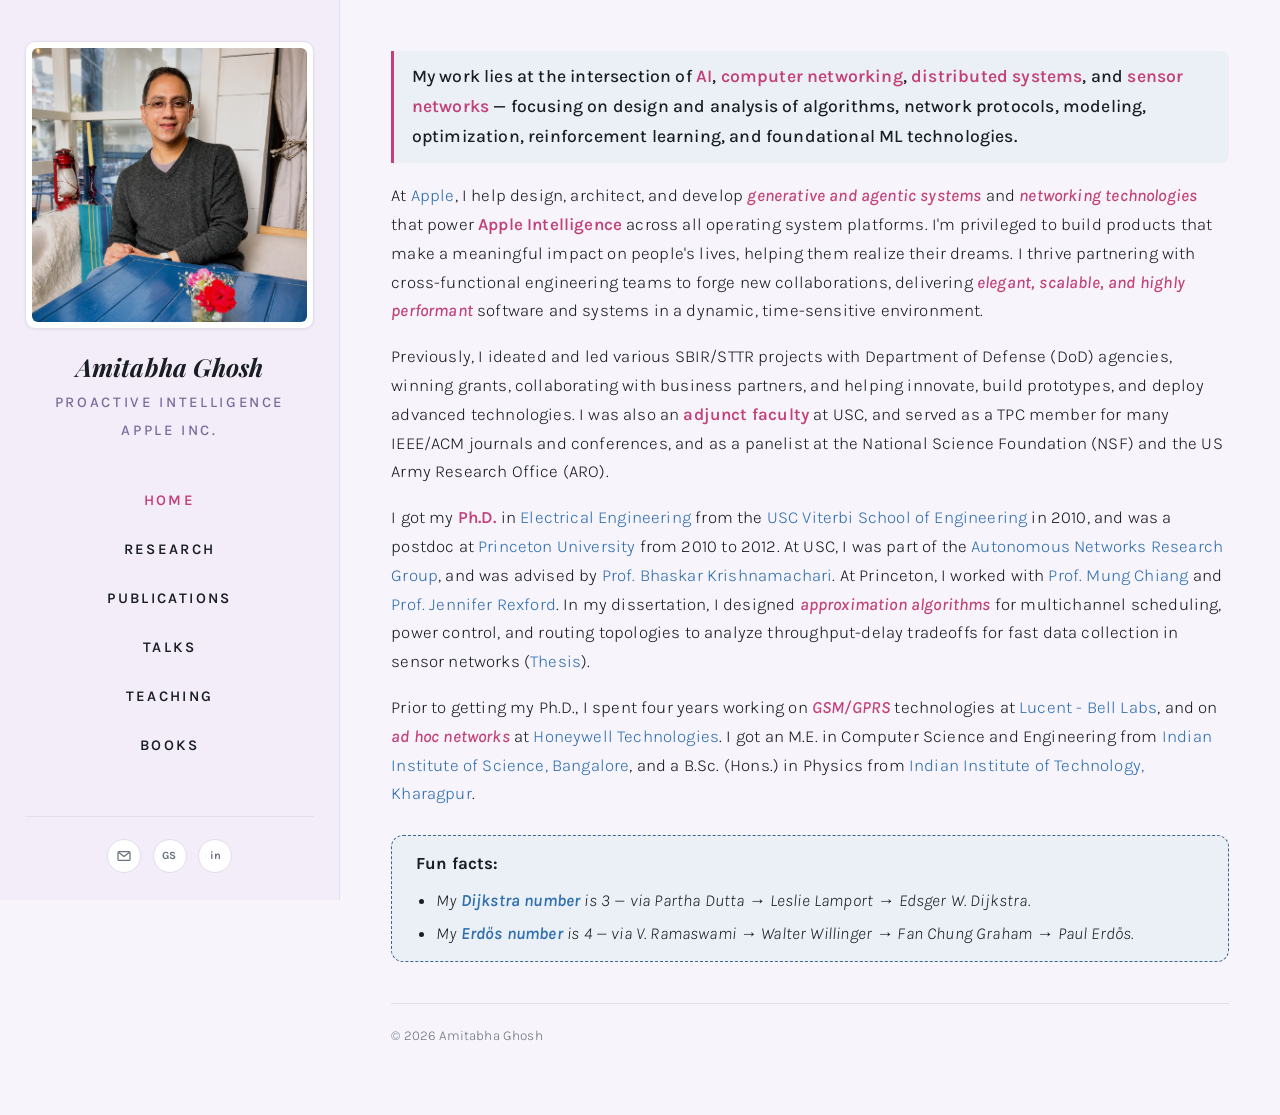
==== commit 818fef7c: "Add slides/poster links and new Princeton talk entry Add "Slides" pill buttons for the dissertation," ====
--- a/index.html
+++ b/index.html
@@ -2,7 +2,6 @@
 <html lang="en">
 <head>
 <meta charset="UTF-8">
-<script>if ('scrollRestoration' in history) { history.scrollRestoration = 'manual'; }</script>
 <meta name="viewport" content="width=device-width, initial-scale=1">
 <title>Amitabha Ghosh — Home</title>
 <link rel="preconnect" href="https://fonts.googleapis.com">
@@ -10,7 +9,7 @@
 <link
 href="https://fonts.googleapis.com/css2?family=Karla:wght@300;400;600;700&family=Poppins:wght@600;700;800&family=Playfair+Display:ital,wght@1,700&display=swap"
 rel="stylesheet">
-<link rel="stylesheet" href="agstyle.css?v=24">
+<link rel="stylesheet" href="agstyle.css?v=26">
 </head>
 <body>
 
@@ -132,6 +131,6 @@
 })();
 </script>
 
-<script src="site.js?v=5"></script>
+<script src="site.js?v=6"></script>
 </body>
 </html>
--- a/agstyle.css
+++ b/agstyle.css
@@ -624,6 +624,56 @@
   gap: 0.6em;
 }
 
+.abstract-toggle {
+  font-family: inherit;
+  cursor: pointer;
+}
+
+.abstract-toggle::after {
+  content: "";
+  width: 8px;
+  height: 8px;
+  margin-left: 0.1em;
+  border-right: 1.6px solid currentColor;
+  border-bottom: 1.6px solid currentColor;
+  transform: rotate(45deg);
+  transition: transform var(--transition-fast);
+}
+
+.abstract-toggle[aria-expanded="true"]::after {
+  transform: rotate(225deg);
+}
+
+.entry-abstract {
+  margin-top: 1em;
+  padding-top: 1em;
+  border-top: 1px dashed var(--color-border);
+  color: var(--color-text);
+  font-family: var(--font-body);
+  font-weight: 300;
+  font-size: 1.06rem;
+  line-height: 1.7;
+}
+
+.entry-abstract p {
+  margin: 0 0 0.9em;
+}
+
+.entry-abstract p:last-child {
+  margin-bottom: 0;
+}
+
+.entry-abstract strong {
+  color: var(--color-accent-vibrant);
+  font-weight: 600;
+}
+
+.entry-abstract em {
+  color: var(--color-accent-vibrant);
+  font-style: italic;
+  font-weight: 500;
+}
+
 /* ---------------------------------------------------------------
    Topic panels (Research, Teaching)
    --------------------------------------------------------------- */
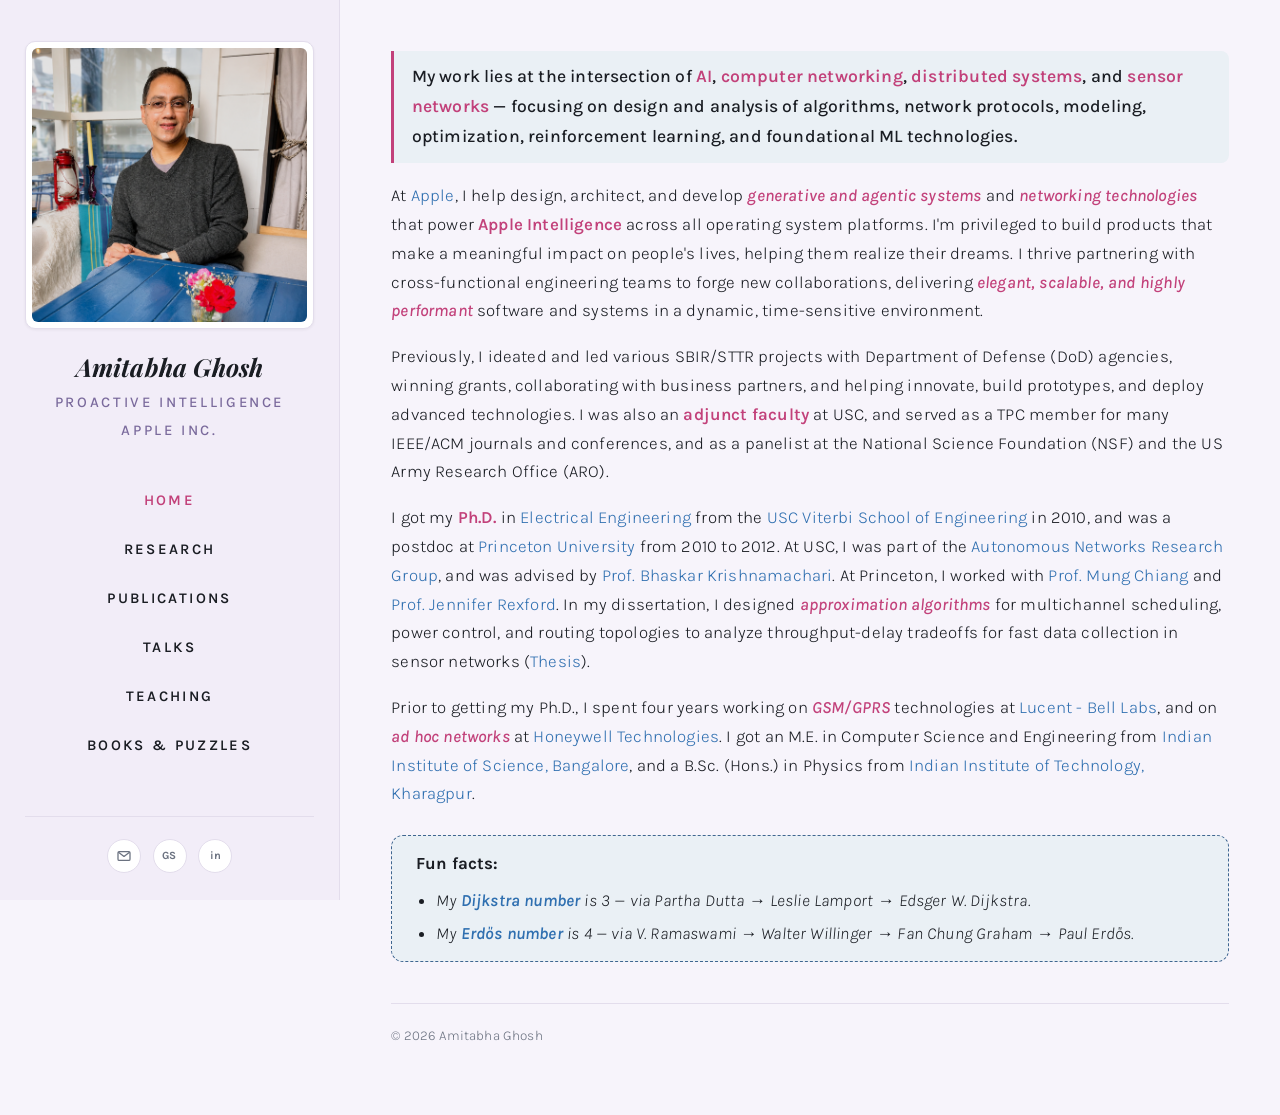
==== commit 9551a3f5: "Reorganize assets, add Puzzles section, and card-ify Lectures Move papers/ -> publications/, slides/" ====
--- a/index.html
+++ b/index.html
@@ -9,7 +9,7 @@
 <link
 href="https://fonts.googleapis.com/css2?family=Karla:wght@300;400;600;700&family=Poppins:wght@600;700;800&family=Playfair+Display:ital,wght@1,700&display=swap"
 rel="stylesheet">
-<link rel="stylesheet" href="agstyle.css?v=26">
+<link rel="stylesheet" href="agstyle.css?v=30">
 </head>
 <body>
 
@@ -26,7 +26,7 @@
 		<li><a href="publications.html#main">Publications</a></li>
 		<li><a href="talks.html#main">Talks</a></li>
 		<li><a href="teaching.html#main">Teaching</a></li>
-		<li><a href="books.html#main">Books</a></li>
+		<li><a href="books-puzzles.html#main">Books & Puzzles</a></li>
 	</ul>
 
 	<div class="sidebar-contact">
@@ -51,7 +51,7 @@
 			<li><a href="publications.html#main">Publications</a></li>
 			<li><a href="talks.html#main">Talks</a></li>
 			<li><a href="teaching.html#main">Teaching</a></li>
-			<li><a href="books.html#main">Books</a></li>
+			<li><a href="books-puzzles.html#main">Books & Puzzles</a></li>
 		</ul>
 	</nav>
 </div>
@@ -86,7 +86,7 @@
 	href="http://ceng.usc.edu/~bkrishna" target="_blank">Prof. Bhaskar Krishnamachari</a>. At Princeton, I worked with <a
 	href="https://www.northwestern.edu/president/bio/" target="_blank">Prof. Mung Chiang</a> and <a href="http://www.cs.princeton.edu/~jrex/"
 	target="_blank">Prof. Jennifer Rexford</a>. In my dissertation, I designed <em>approximation algorithms</em> for multichannel scheduling, power control, and
-	routing topologies to analyze throughput-delay tradeoffs for fast data collection in sensor networks (<a href="papers/PhDThesis-Dec-2010.pdf">Thesis</a>).
+	routing topologies to analyze throughput-delay tradeoffs for fast data collection in sensor networks (<a href="publications/PhDThesis-Dec-2010.pdf">Thesis</a>).
 	</p>
 	<p>
 	Prior to getting my Ph.D., I spent four years working on <em>GSM/GPRS</em> technologies at <a href="https://en.wikipedia.org/wiki/Lucent" target="_blank">
@@ -131,6 +131,6 @@
 })();
 </script>
 
-<script src="site.js?v=6"></script>
+<script src="site.js?v=7"></script>
 </body>
 </html>
--- a/agstyle.css
+++ b/agstyle.css
@@ -847,6 +847,144 @@
   margin-bottom: 0;
 }
 
+/* ---------------------------------------------------------------
+   Puzzle gallery (Books & Puzzles)
+   --------------------------------------------------------------- */
+
+.puzzle-grid {
+  display: grid;
+  grid-template-columns: repeat(auto-fill, minmax(170px, 1fr));
+  gap: 1.1em;
+  margin-top: 1.4em;
+}
+
+.puzzle-card {
+  display: block;
+  background: var(--color-surface);
+  border: 1px solid var(--color-border);
+  border-radius: var(--radius);
+  padding: 0.8em;
+  text-align: center;
+  text-decoration: none;
+  box-shadow: 0 1px 3px rgba(26, 29, 35, 0.04);
+  transition: box-shadow var(--transition-fast), transform var(--transition-fast);
+}
+
+.puzzle-card:hover {
+  box-shadow: 0 4px 14px rgba(26, 29, 35, 0.08);
+  transform: translateY(-2px);
+}
+
+.puzzle-card img {
+  display: block;
+  width: 100%;
+  height: 150px;
+  object-fit: contain;
+  background: #ffffff;
+  border-radius: 6px;
+  margin-bottom: 0.6em;
+}
+
+.puzzle-card span {
+  display: block;
+  font-size: 0.85rem;
+  font-weight: 500;
+  color: var(--color-text);
+}
+
+.lecture-grid {
+  display: grid;
+  grid-template-columns: repeat(auto-fill, minmax(220px, 1fr));
+  gap: 1.1em;
+  margin-top: 1.4em;
+}
+
+.lecture-card {
+  background: var(--color-surface);
+  border: 1px solid var(--color-border);
+  border-radius: var(--radius);
+  padding: 1.1em 1.3em;
+  box-shadow: 0 1px 3px rgba(26, 29, 35, 0.04);
+  transition: box-shadow var(--transition-fast), transform var(--transition-fast);
+}
+
+.lecture-card:hover {
+  box-shadow: 0 4px 14px rgba(26, 29, 35, 0.08);
+  transform: translateY(-2px);
+}
+
+.lecture-number {
+  display: block;
+  font-size: 0.72rem;
+  font-weight: 700;
+  letter-spacing: 0.08em;
+  text-transform: uppercase;
+  color: var(--color-accent-vibrant);
+  margin-bottom: 0.5em;
+}
+
+.lecture-title {
+  margin: 0 0 0.9em;
+  font-size: 0.95rem;
+  font-weight: 500;
+  color: var(--color-text);
+  line-height: 1.4;
+}
+
+.lecture-links {
+  display: flex;
+  flex-wrap: wrap;
+  gap: 0.5em;
+}
+
+.lightbox {
+  position: fixed;
+  inset: 0;
+  z-index: 200;
+  display: flex;
+  align-items: center;
+  justify-content: center;
+  padding: 4vh 4vw;
+  background: rgba(20, 16, 28, 0.85);
+  cursor: zoom-out;
+}
+
+.lightbox[hidden] {
+  display: none;
+}
+
+.lightbox-img {
+  max-width: 100%;
+  max-height: 100%;
+  background: #ffffff;
+  border-radius: 6px;
+  box-shadow: 0 12px 40px rgba(0, 0, 0, 0.4);
+  cursor: default;
+}
+
+.lightbox-close {
+  position: fixed;
+  top: 1.2em;
+  right: 1.4em;
+  width: 40px;
+  height: 40px;
+  display: flex;
+  align-items: center;
+  justify-content: center;
+  border: none;
+  border-radius: 50%;
+  background: rgba(255, 255, 255, 0.15);
+  color: #ffffff;
+  font-size: 1.6rem;
+  line-height: 1;
+  cursor: pointer;
+  transition: background var(--transition-fast);
+}
+
+.lightbox-close:hover {
+  background: rgba(255, 255, 255, 0.3);
+}
+
 .topic-text p strong,
 #intro p strong {
   color: var(--color-accent-vibrant);
@@ -970,6 +1108,18 @@
   margin-bottom: 0.5em;
 }
 
+.content-card {
+  background: var(--color-surface);
+  border: 1px solid var(--color-border);
+  border-radius: var(--radius);
+  padding: 1.8em 2em;
+  box-shadow: 0 1px 3px rgba(26, 29, 35, 0.04);
+}
+
+.content-card h2:first-child {
+  margin-top: 0;
+}
+
 .content h2 {
   font-family: var(--font-serif);
   font-style: italic;
